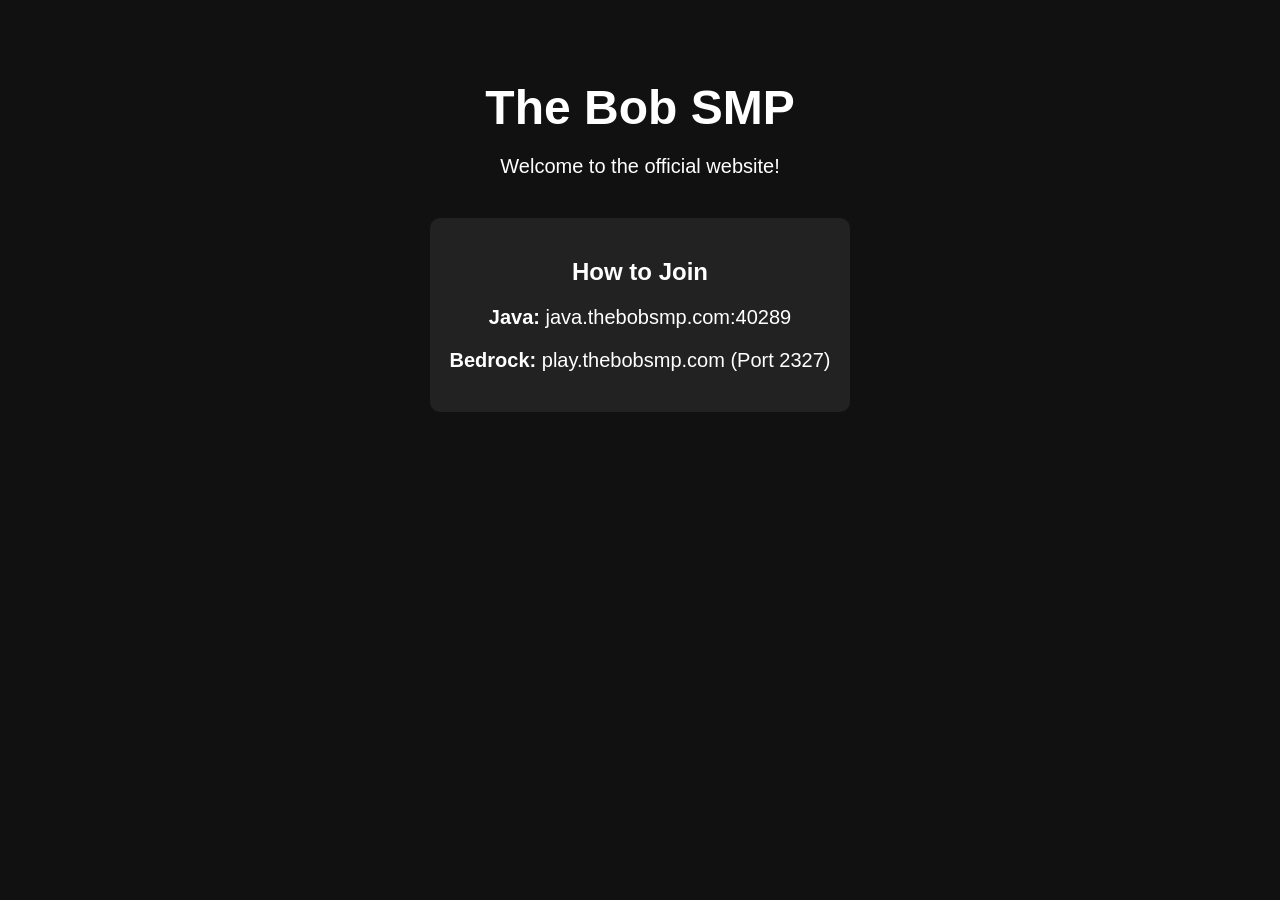
==== index.html @ becbe140 "Add initial HTML structure for The Bob SMP website" ====
<!DOCTYPE html>
<html>
<head>
    <title>The Bob SMP</title>
    <style>
        body { font-family: Arial; background: #111; color: white; text-align: center; padding: 40px; }
        h1 { font-size: 48px; margin-bottom: 10px; }
        p { font-size: 20px; }
        .box { background: #222; padding: 20px; border-radius: 10px; display: inline-block; margin-top: 20px; }
    </style>
</head>
<body>
    <h1>The Bob SMP</h1>
    <p>Welcome to the official website!</p>

    <div class="box">
        <h2>How to Join</h2>
        <p><strong>Java:</strong> java.thebobsmp.com:40289</p>
        <p><strong>Bedrock:</strong> play.thebobsmp.com (Port 2327)</p>
    </div>
</body>
</html>
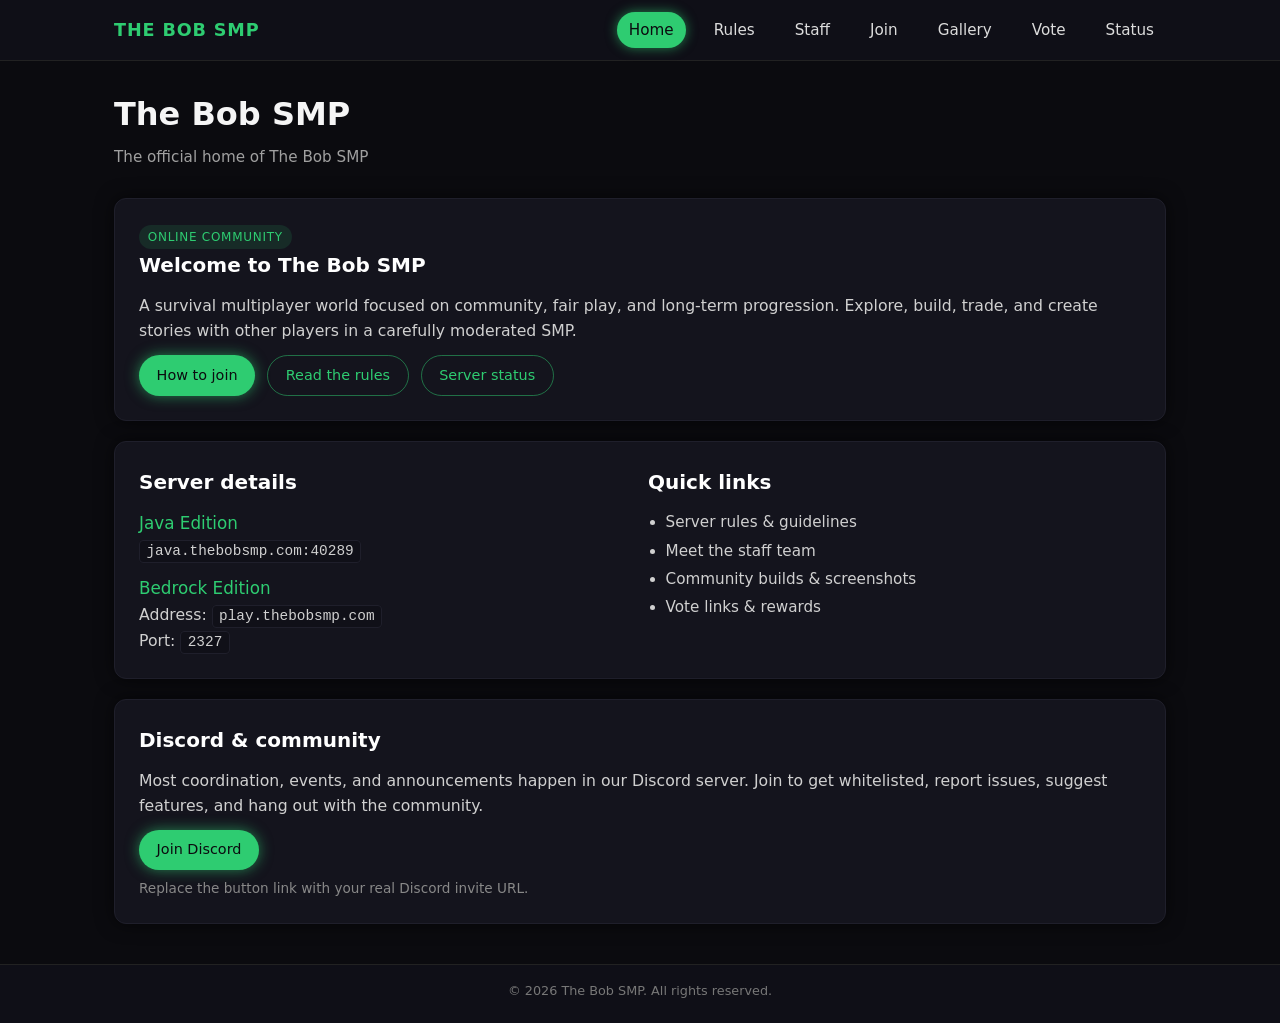
==== commit f58a4cf9: "Refactor index.html to improve structure and styling" ====
--- a/index.html
+++ b/index.html
@@ -1,22 +1,91 @@
 <!DOCTYPE html>
-<html>
+<html lang="en">
 <head>
+    <meta charset="UTF-8">
     <title>The Bob SMP</title>
-    <style>
-        body { font-family: Arial; background: #111; color: white; text-align: center; padding: 40px; }
-        h1 { font-size: 48px; margin-bottom: 10px; }
-        p { font-size: 20px; }
-        .box { background: #222; padding: 20px; border-radius: 10px; display: inline-block; margin-top: 20px; }
-    </style>
+    <link rel="stylesheet" href="assets/style.css">
 </head>
 <body>
-    <h1>The Bob SMP</h1>
-    <p>Welcome to the official website!</p>
+<header>
+    <nav class="navbar">
+        <div class="nav-brand">THE BOB SMP</div>
+        <div class="nav-links">
+            <a href="index.html" class="active">Home</a>
+            <a href="rules.html">Rules</a>
+            <a href="staff.html">Staff</a>
+            <a href="join.html">Join</a>
+            <a href="gallery.html">Gallery</a>
+            <a href="vote.html">Vote</a>
+            <a href="status.html">Status</a>
+        </div>
+    </nav>
+</header>
 
-    <div class="box">
-        <h2>How to Join</h2>
-        <p><strong>Java:</strong> java.thebobsmp.com:40289</p>
-        <p><strong>Bedrock:</strong> play.thebobsmp.com (Port 2327)</p>
+<div class="main-wrapper">
+    <div class="site-header">
+        <h1 class="site-title">The Bob SMP</h1>
+        <p class="site-tagline">The official home of The Bob SMP</p>
     </div>
+
+    <div class="card">
+        <span class="badge badge-green">Online community</span>
+        <h2>Welcome to The Bob SMP</h2>
+        <p>
+            A survival multiplayer world focused on community, fair play, and long-term progression.
+            Explore, build, trade, and create stories with other players in a carefully moderated SMP.
+        </p>
+
+        <div class="btn-row">
+            <a href="join.html" class="btn">How to join</a>
+            <a href="rules.html" class="btn btn-ghost">Read the rules</a>
+            <a href="status.html" class="btn btn-ghost">Server status</a>
+        </div>
+    </div>
+
+    <div class="card grid-2">
+        <div>
+            <h2>Server details</h2>
+            <p><span class="card-section-title">Java Edition</span></p>
+            <p><span class="code">java.thebobsmp.com:40289</span></p>
+
+            <p style="margin-top:0.75rem;"><span class="card-section-title">Bedrock Edition</span></p>
+            <p>
+                Address: <span class="code">play.thebobsmp.com</span><br>
+                Port: <span class="code">2327</span>
+            </p>
+        </div>
+        <div>
+            <h2>Quick links</h2>
+            <ul class="list">
+                <li><a href="rules.html">Server rules &amp; guidelines</a></li>
+                <li><a href="staff.html">Meet the staff team</a></li>
+                <li><a href="gallery.html">Community builds &amp; screenshots</a></li>
+                <li><a href="vote.html">Vote links &amp; rewards</a></li>
+            </ul>
+        </div>
+    </div>
+
+    <div class="card">
+        <h2>Discord &amp; community</h2>
+        <p>
+            Most coordination, events, and announcements happen in our Discord server.
+            Join to get whitelisted, report issues, suggest features, and hang out with the community.
+        </p>
+        <div class="btn-row">
+            <a href="#" class="btn">Join Discord</a>
+        </div>
+        <p style="margin-top:0.5rem;font-size:0.85rem;color:#888;">
+            Replace the button link with your real Discord invite URL.
+        </p>
+    </div>
+</div>
+
+<footer class="footer">
+    &copy; <span id="year"></span> The Bob SMP. All rights reserved.
+</footer>
+
+<script>
+    document.getElementById('year').textContent = new Date().getFullYear();
+</script>
 </body>
 </html>
--- a/assets/style.css
+++ b/assets/style.css
@@ -0,0 +1,271 @@
+* {
+    margin: 0;
+    padding: 0;
+    box-sizing: border-box;
+}
+
+body {
+    font-family: system-ui, -apple-system, BlinkMacSystemFont, "Segoe UI", sans-serif;
+    background: #0b0b0f;
+    color: #f5f5f5;
+    line-height: 1.6;
+}
+
+a {
+    color: inherit;
+    text-decoration: none;
+}
+
+header {
+    background: #0f0f17;
+    border-bottom: 1px solid #222;
+    position: sticky;
+    top: 0;
+    z-index: 100;
+}
+
+.navbar {
+    max-width: 1100px;
+    margin: 0 auto;
+    padding: 0.75rem 1.5rem;
+    display: flex;
+    align-items: center;
+    justify-content: space-between;
+}
+
+.nav-brand {
+    font-weight: 700;
+    font-size: 1.1rem;
+    color: #2ecc71;
+    letter-spacing: 0.05em;
+}
+
+.nav-links {
+    display: flex;
+    gap: 1rem;
+}
+
+.nav-links a {
+    padding: 0.35rem 0.75rem;
+    border-radius: 999px;
+    font-size: 0.95rem;
+    color: #dcdcdc;
+    transition: background 0.2s ease, color 0.2s ease, box-shadow 0.2s ease;
+}
+
+.nav-links a:hover,
+.nav-links a.active {
+    background: #2ecc71;
+    color: #0b0b0f;
+    box-shadow: 0 0 12px rgba(46, 204, 113, 0.6);
+}
+
+.main-wrapper {
+    max-width: 1100px;
+    margin: 1.75rem auto 2.5rem;
+    padding: 0 1.5rem;
+}
+
+.site-header {
+    margin-bottom: 1.75rem;
+}
+
+.site-title {
+    font-size: 2rem;
+    font-weight: 700;
+    margin-bottom: 0.35rem;
+}
+
+.site-tagline {
+    font-size: 0.95rem;
+    color: #a0a0a0;
+}
+
+.card {
+    background: #14141d;
+    border-radius: 12px;
+    padding: 1.5rem;
+    margin-bottom: 1.25rem;
+    border: 1px solid #1f1f2b;
+    box-shadow: 0 0 18px rgba(0, 0, 0, 0.6);
+}
+
+.card h2 {
+    font-size: 1.25rem;
+    margin-bottom: 0.75rem;
+    color: #ffffff;
+}
+
+.card p {
+    color: #d0d0d0;
+    font-size: 0.98rem;
+}
+
+.card-section-title {
+    font-size: 1.05rem;
+    margin-top: 1rem;
+    margin-bottom: 0.35rem;
+    color: #2ecc71;
+}
+
+.grid-2 {
+    display: grid;
+    grid-template-columns: repeat(2, minmax(0, 1fr));
+    gap: 1rem;
+}
+
+.grid-3 {
+    display: grid;
+    grid-template-columns: repeat(3, minmax(0, 1fr));
+    gap: 1rem;
+}
+
+.badge {
+    display: inline-block;
+    padding: 0.15rem 0.55rem;
+    border-radius: 999px;
+    font-size: 0.75rem;
+    text-transform: uppercase;
+    letter-spacing: 0.06em;
+    background: #222;
+    color: #a0a0a0;
+}
+
+.badge-green {
+    background: rgba(46, 204, 113, 0.12);
+    color: #2ecc71;
+}
+
+.btn-row {
+    display: flex;
+    flex-wrap: wrap;
+    gap: 0.75rem;
+    margin-top: 0.75rem;
+}
+
+.btn {
+    display: inline-flex;
+    align-items: center;
+    justify-content: center;
+    padding: 0.5rem 1.1rem;
+    border-radius: 999px;
+    border: none;
+    cursor: pointer;
+    font-size: 0.9rem;
+    font-weight: 500;
+    background: #2ecc71;
+    color: #0b0b0f;
+    box-shadow: 0 0 14px rgba(46, 204, 113, 0.6);
+    transition: transform 0.15s ease, box-shadow 0.15s ease, background 0.15s ease;
+}
+
+.btn:hover {
+    transform: translateY(-1px);
+    box-shadow: 0 0 18px rgba(46, 204, 113, 0.9);
+    background: #27ae60;
+}
+
+.btn-ghost {
+    background: transparent;
+    color: #2ecc71;
+    border: 1px solid rgba(46, 204, 113, 0.5);
+    box-shadow: none;
+}
+
+.btn-ghost:hover {
+    background: rgba(46, 204, 113, 0.12);
+    box-shadow: 0 0 12px rgba(46, 204, 113, 0.5);
+}
+
+.code {
+    font-family: "JetBrains Mono", "Fira Code", monospace;
+    background: #101018;
+    padding: 0.15rem 0.4rem;
+    border-radius: 4px;
+    font-size: 0.9rem;
+    border: 1px solid #1f1f2b;
+}
+
+.list {
+    margin-top: 0.5rem;
+    padding-left: 1.1rem;
+    font-size: 0.95rem;
+    color: #d0d0d0;
+}
+
+.list li {
+    margin-bottom: 0.25rem;
+}
+
+.staff-grid {
+    display: grid;
+    grid-template-columns: repeat(auto-fit, minmax(210px, 1fr));
+    gap: 1rem;
+}
+
+.staff-card {
+    background: #171722;
+    border-radius: 10px;
+    padding: 1rem;
+    border: 1px solid #26263a;
+}
+
+.staff-name {
+    font-weight: 600;
+    margin-bottom: 0.15rem;
+}
+
+.staff-role {
+    font-size: 0.85rem;
+    color: #2ecc71;
+    margin-bottom: 0.35rem;
+}
+
+.staff-note {
+    font-size: 0.85rem;
+    color: #b0b0b0;
+}
+
+.gallery-grid {
+    display: grid;
+    grid-template-columns: repeat(auto-fit, minmax(220px, 1fr));
+    gap: 0.75rem;
+}
+
+.gallery-item {
+    background: #171722;
+    border-radius: 10px;
+    padding: 0.5rem;
+    border: 1px solid #26263a;
+    height: 160px;
+    display: flex;
+    align-items: center;
+    justify-content: center;
+    color: #777;
+    font-size: 0.9rem;
+}
+
+.footer {
+    border-top: 1px solid #222;
+    padding: 1rem 1.5rem 1.5rem;
+    text-align: center;
+    font-size: 0.8rem;
+    color: #777;
+    background: #0f0f17;
+}
+
+@media (max-width: 768px) {
+    .nav-links {
+        gap: 0.5rem;
+        font-size: 0.85rem;
+    }
+
+    .site-title {
+        font-size: 1.6rem;
+    }
+
+    .grid-2,
+    .grid-3 {
+        grid-template-columns: 1fr;
+    }
+}
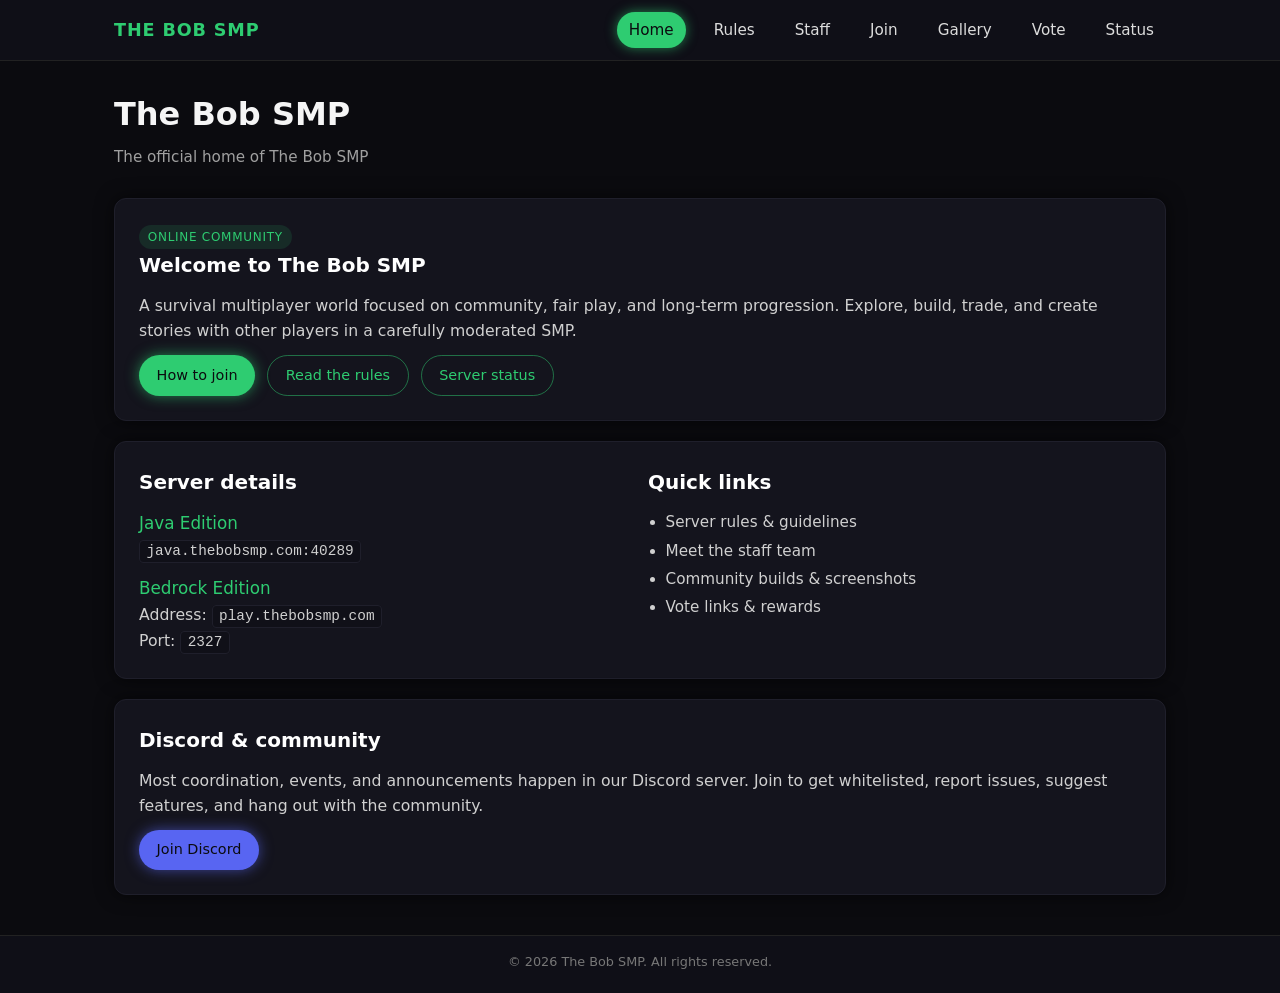
==== commit 013e537c: "Update Discord link and remove placeholder text Updated Discord button link and removed placeholder " ====
--- a/index.html
+++ b/index.html
@@ -72,11 +72,12 @@
             Join to get whitelisted, report issues, suggest features, and hang out with the community.
         </p>
         <div class="btn-row">
-            <a href="#" class="btn">Join Discord</a>
+            <a href="https://discord.gg/BM8hrv7wTn"
+               class="btn"
+               style="background:#5865F2;box-shadow:0 0 14px rgba(88,101,242,0.6);">
+                Join Discord
+            </a>
         </div>
-        <p style="margin-top:0.5rem;font-size:0.85rem;color:#888;">
-            Replace the button link with your real Discord invite URL.
-        </p>
     </div>
 </div>
 
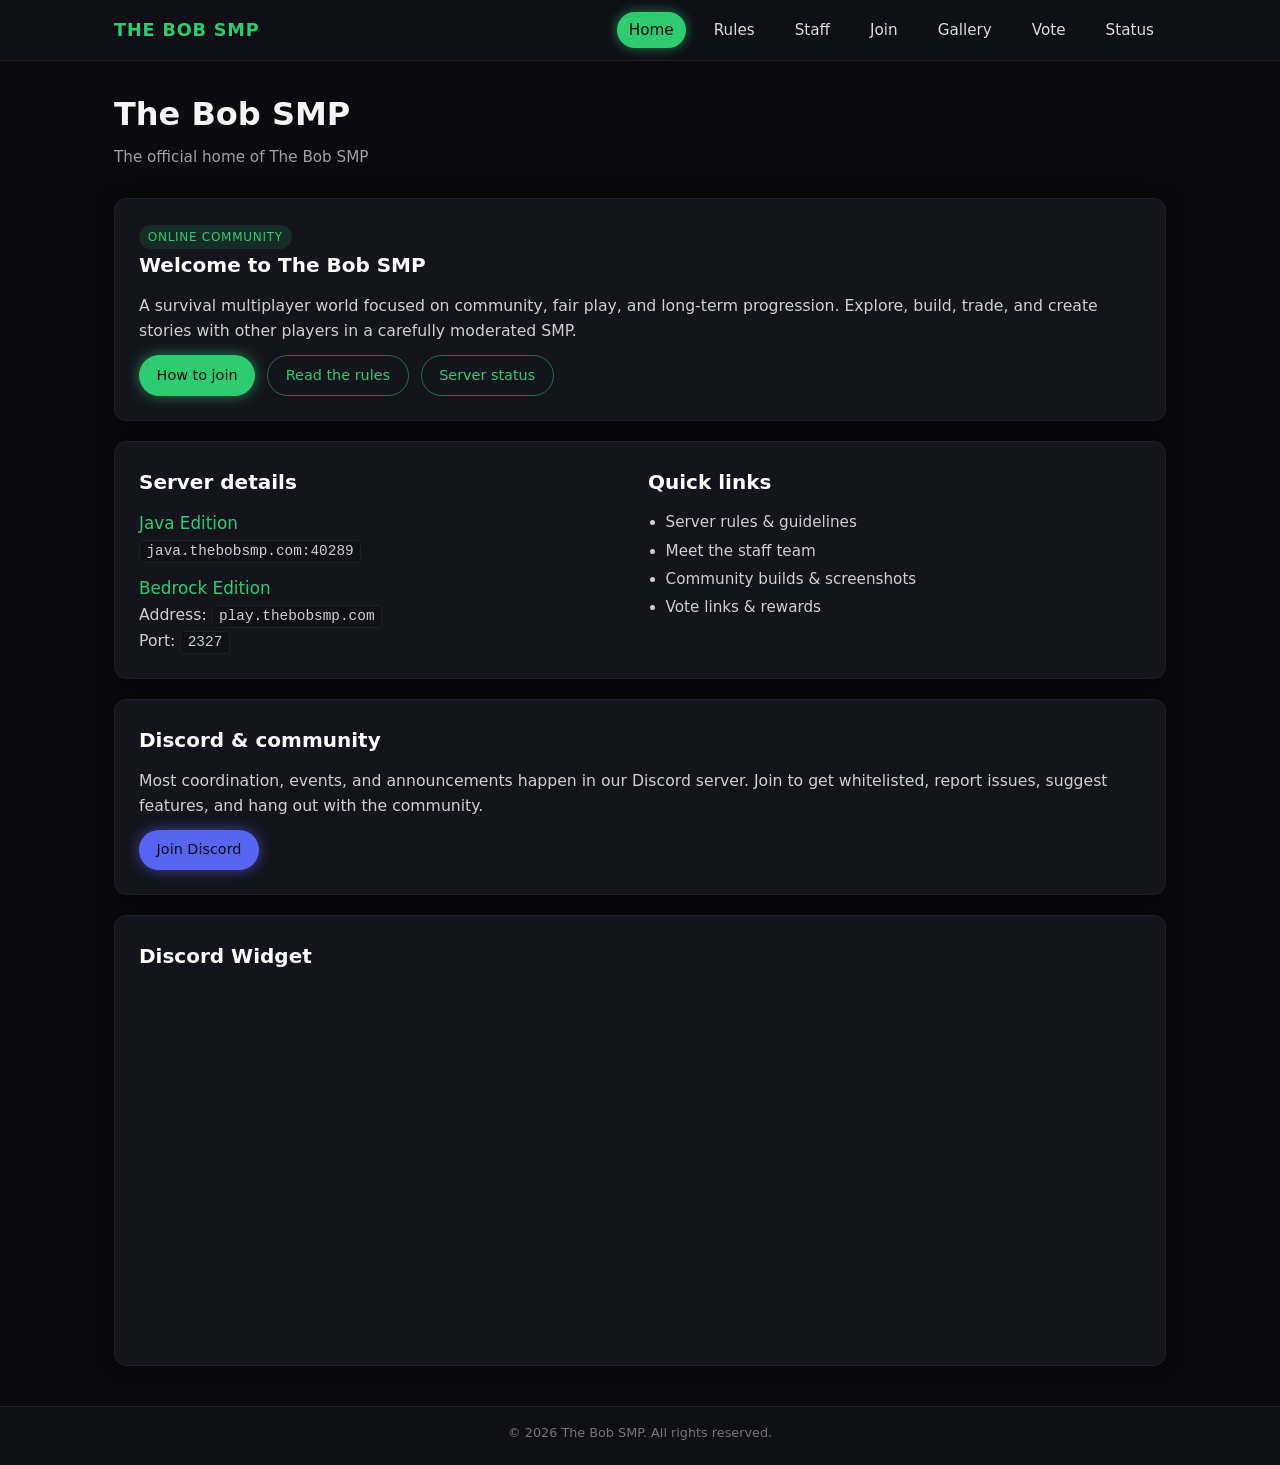
==== commit 92208049: "Add Discord widget and join button to index.html" ====
--- a/index.html
+++ b/index.html
@@ -71,6 +71,7 @@
             Most coordination, events, and announcements happen in our Discord server.
             Join to get whitelisted, report issues, suggest features, and hang out with the community.
         </p>
+
         <div class="btn-row">
             <a href="https://discord.gg/BM8hrv7wTn"
                class="btn"
@@ -79,6 +80,19 @@
             </a>
         </div>
     </div>
+
+    <div class="card" style="margin-top:1rem;">
+        <h2>Discord Widget</h2>
+        <iframe 
+            src="https://discord.com/widget?id=1374122512887185409&theme=dark"
+            width="100%" 
+            height="350"
+            allowtransparency="true"
+            frameborder="0"
+            sandbox="allow-popups allow-popups-to-escape-sandbox allow-same-origin allow-scripts">
+        </iframe>
+    </div>
+
 </div>
 
 <footer class="footer">
